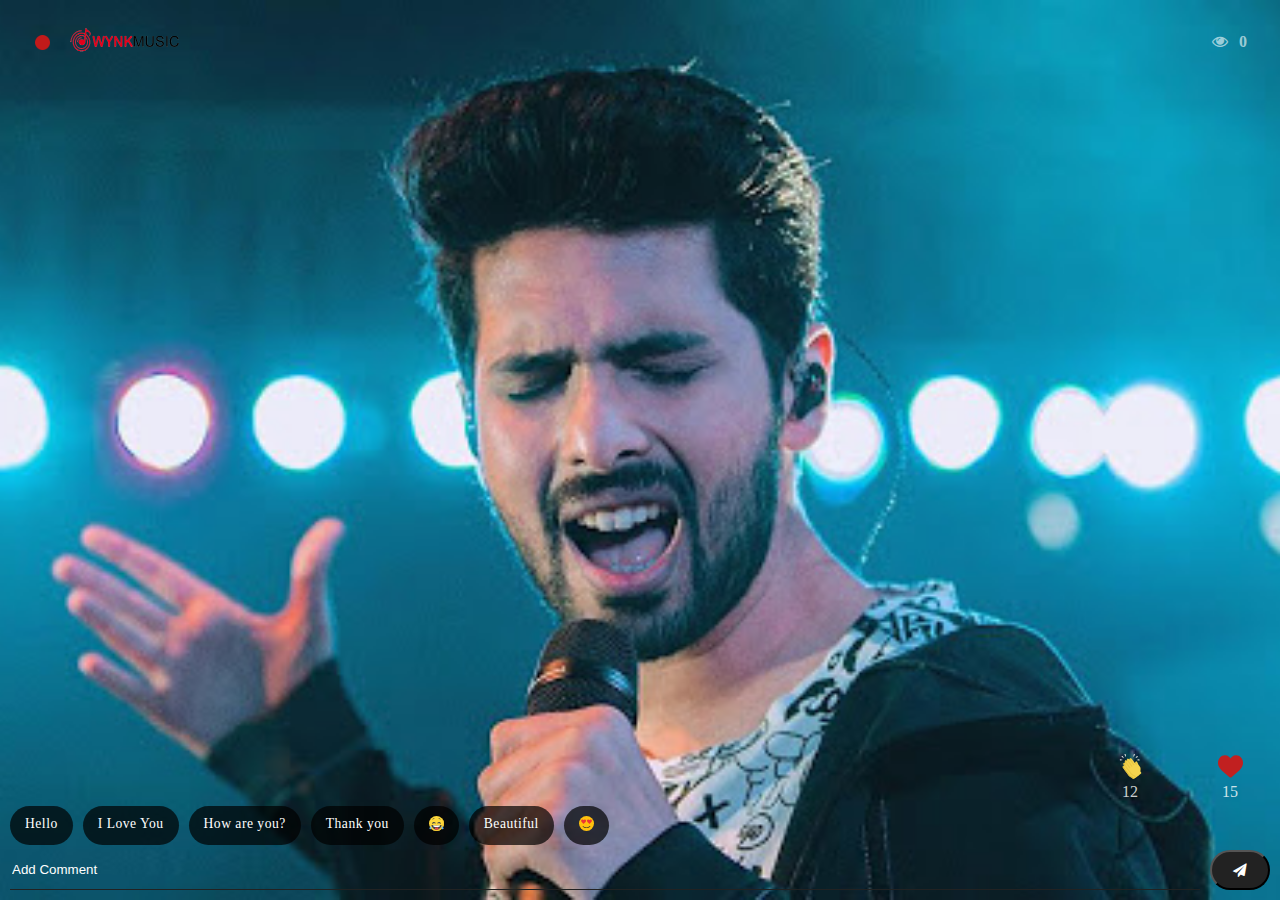
==== index.html @ 06ba3d6e "updated files" ====
<!DOCTYPE html>
<html lang="en">
<head>
    <meta charset="UTF-8">
    <title>Live Stream</title>
    <link href="css/main.css" rel="stylesheet">
    <link rel="stylesheet" href="https://cdnjs.cloudflare.com/ajax/libs/font-awesome/4.7.0/css/font-awesome.min.css">
    <script src="js/main.js"></script>
    <script src="js/constants.js"></script>
</head>
<body onload="onLoad()">
    <div class="container">
        <header>
            <div class="live">
                <img src="img/circle.png">
            </div>
            <div class="logo">
                <img src="img/logo.png">
            </div>
            <div class="viewers">
                <span><i class="fa fa-eye"></i></span>
                <span class="viewers_count" value="0">0</span>
            </div>
        </header>
        <div class="feedbacks">
            <div class="comments">
            </div>
            <div class="claps">
                <span><img src="img/clap.svg"></span>
                <span class="clap_count" value="12">12</span>
            </div>
            <div class="hearts">
                <span><img src="img/heart.svg"></span>
                <span class="heart_count" value="15">15</span>
            </div>
            <div class="suggestions">
                <ul></ul>
            </div>
            <form class="comment-form">
                <input type="text" name="comment" placeholder="Add Comment">
                <button type="submit" name="post_comment"><i class="fa fa-paper-plane"></i></button>
            </form>
        </div>
    </div>
</body>
</html>
---- css/main.css ----
:root {
    --gap: 5px;
}

* {
    box-sizing: border-box;
}

html {
    height: 100%;
}
    body {
        margin: 0;
        min-height: 100%;
        background-image: url(../img/P70fQ6Xu.jpg);
        background-repeat: no-repeat;
        background-position: top;
        display: flex;
        background-size: cover;
    }
        body > .container {
            width: 100%;
            display: flex;
            flex-direction: column;
            justify-content: space-between;
        }
            body > .container header {
                display: grid;
                grid-template-columns: 50px 1fr 100px;
                width: 100%;
            }
                body > .container header .live {
                    display: flex;
                    justify-content: flex-end;
                    align-items: center;
                }
                    body > .container header .live img {
                        height: 15px;
                        width: 15px;
                    }
                body > .container header .logo {

                }
                    body > .container header .logo img {
                        height: 80px;
                        width: 150px;
                    }
                body > .container header .viewers {
                    display: grid;
                    justify-content: center;
                    align-items: center;
                    grid-auto-flow: column;
                    grid-gap: calc(var(--gap) * 2);
                    color: rgba(255,255,255,0.6);
                    font-weight: bold;
                    letter-spacing: 1.5px;
                }
            body > .container .feedbacks {
                width: 100%;
                display: grid;
                grid-template-rows: repeat(3, max-content);
                grid-template-columns: 1fr 100px 100px;
            }
            body > .container .feedbacks .comments {
                overflow: hidden;
                max-height: 250px;
                padding: 10px;
                -webkit-mask-image: linear-gradient(to bottom, transparent 5%, black 95%);
                mask-image: linear-gradient(to bottom, transparent 5%, black 95%);
            }
                body > .container .feedbacks .comments .comment {
                    padding: 5px 0;
                    display: flex;
                    flex-direction: column;
                }
                    body > .container .feedbacks .comments .comment .user_name {
                        color: #333;
                        font-size: 85%;
                        font-style: italic;
                        padding: 5px;
                    }
                    body > .container .feedbacks .comments .comment .user_comment {
                        padding: 0 5px;
                        color: #ccc;
                        font-size: 90%;
                    }
            body > .container .feedbacks .hearts,
            body > .container .feedbacks .claps {
                display: flex;
                flex-direction: column;
                justify-content: flex-end;
                cursor: pointer;
                align-items: center;
                color: rgba(255, 255, 255, 0.8);
            }
                body > .container .feedbacks .hearts img,
                body > .container .feedbacks .claps img {
                    height: 25px;
                }
                body > .container .feedbacks .hearts img:hover,
                body > .container .feedbacks .claps img:hover {
                    transform: scale(1.3);
                }
            body > .container .feedbacks .suggestions {
                grid-column: 1/4;
                padding: 0 5px;
            }
                body > .container .feedbacks .suggestions ul {
                    margin: 0;
                    list-style-type: none;
                    display: flex;
                    flex-wrap: wrap;
                    padding: 0;
                }
                    body > .container .feedbacks .suggestions ul li {
                        margin: 5px;
                        background: rgba(0, 0, 0, 0.7);
                        padding: 10px 15px;
                        border-radius: 20px;
                        color: #fff;
                        font-size: 85%;
                        letter-spacing: 0.5px;
                        cursor: pointer;
                    }
                        body > .container .feedbacks .suggestions ul li img,
                        body > .container .feedbacks .comments .comment img {
                            height: 15px;
                        }
            body > .container .feedbacks .comment-form {
                display: flex;
                justify-content: space-evenly;
                grid-column: 1/4;
                padding: 0 10px 10px 10px;
            }
                body > .container .feedbacks .comment-form input {
                    border: none;
                    background: transparent;
                    outline: none;
                    height: 40px;
                    border-bottom: 1px solid #222;
                    width: 95%;
                    color: #fff;
                }
                    body > .container .feedbacks .comment-form input::placeholder {
                        color: #fff;
                    }
                body > .container .feedbacks .comment-form button {
                    margin-left: 10px;
                    height: 40px;
                    width: 60px;
                    border-radius: 20px;
                    font-size: 85%;
                    color: #fff;
                    background: #222;
                    cursor: pointer;
                }
                body > .container .feedbacks .comment-form button:hover {
                    color: #222;
                    background: #fff;
                    border-color: #222;
                }
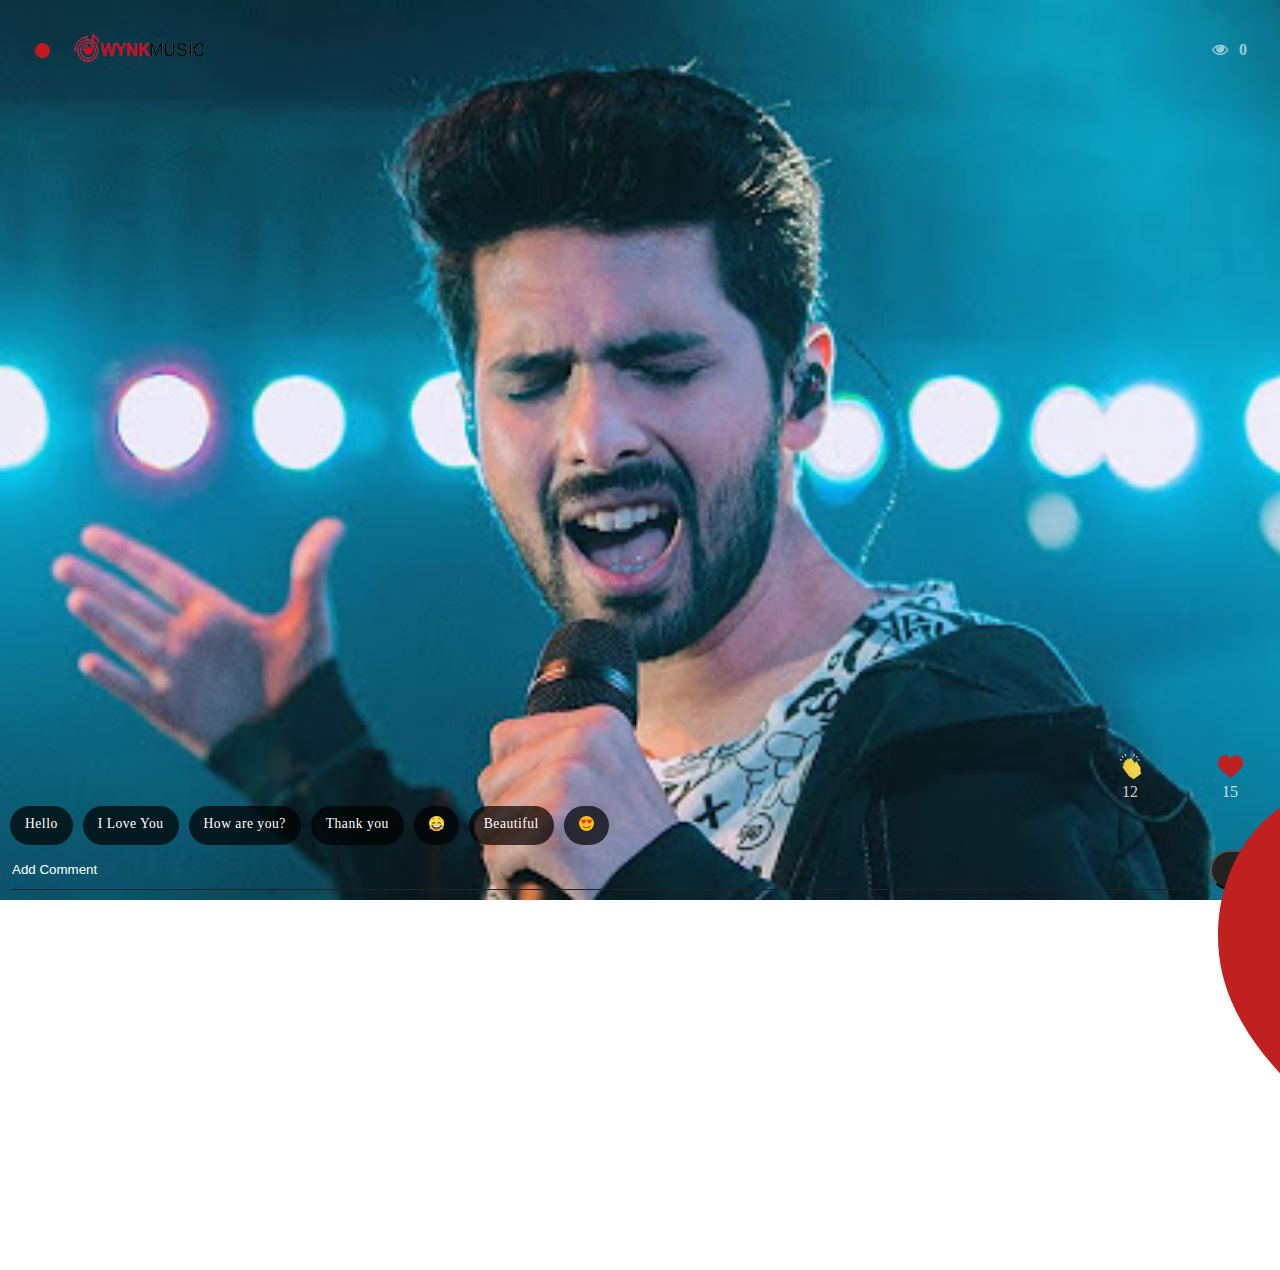
==== commit 450ffba8: "updated files" ====
--- a/index.html
+++ b/index.html
@@ -27,11 +27,11 @@
             </div>
             <div class="claps">
                 <span><img src="img/clap.svg"></span>
-                <span class="clap_count" value="12">12</span>
+                <div class="clap_count" value="12">12</div>
             </div>
             <div class="hearts">
                 <span><img src="img/heart.svg"></span>
-                <span class="heart_count" value="15">15</span>
+                <div class="heart_count" value="15">15</div>
             </div>
             <div class="suggestions">
                 <ul></ul>
--- a/css/main.css
+++ b/css/main.css
@@ -4,6 +4,11 @@
 
 * {
     box-sizing: border-box;
+}
+
+.animate:before {
+    animation: wave 0.8s linear both;
+    opacity: 1;
 }
 
 html {
@@ -44,6 +49,7 @@
                     body > .container header .logo img {
                         height: 80px;
                         width: 150px;
+                        zoom: 1.2;
                     }
                 body > .container header .viewers {
                     display: grid;
@@ -65,8 +71,8 @@
                 overflow: hidden;
                 max-height: 250px;
                 padding: 10px;
-                -webkit-mask-image: linear-gradient(to bottom, transparent 5%, black 95%);
-                mask-image: linear-gradient(to bottom, transparent 5%, black 95%);
+                -webkit-mask-image: linear-gradient(to bottom, transparent 5%, black 50%);
+                mask-image: linear-gradient(to bottom, transparent 5%, black 50%);
             }
                 body > .container .feedbacks .comments .comment {
                     padding: 5px 0;
@@ -100,6 +106,22 @@
                 body > .container .feedbacks .hearts img:hover,
                 body > .container .feedbacks .claps img:hover {
                     transform: scale(1.3);
+                }
+                body > .container .feedbacks .claps span:before {
+                    content: url("../img/clap.svg");
+                    position: absolute;
+                    height: 25px;
+                    width: 25px;
+                    transform: translate3d(0, 0, 0);
+                    opacity: 0;
+                }
+                body > .container .feedbacks .hearts span:before {
+                    content: url("../img/heart.svg");
+                    position: absolute;
+                    height: 25px;
+                    width: 25px;
+                    transform: translate3d(0, 0, 0);
+                    opacity: 1;
                 }
             body > .container .feedbacks .suggestions {
                 grid-column: 1/4;
@@ -158,4 +180,31 @@
                     color: #222;
                     background: #fff;
                     border-color: #222;
-                }+                }
+
+@keyframes wave {
+    0% {
+        transform: translate3d(0, 0, 0);
+        opacity: 1;
+    }
+    10% {
+        transform: translate3d(25px, -15px, 0);
+        opacity: 0.8;
+    }
+    25% {
+        transform: translate3d(25px, -25px, 0);
+        opacity: 0.8;
+    }
+    50% {
+        transform: translate3d(0px, -50px, 0);
+        opacity: 0.6;
+    }
+    75% {
+        transform: translate3d(25px, -75px, 0);
+        opacity: 0.2;
+    }
+    100% {
+        transform: translate3d(0, -100px, 0);
+        opacity: 0;
+    }
+}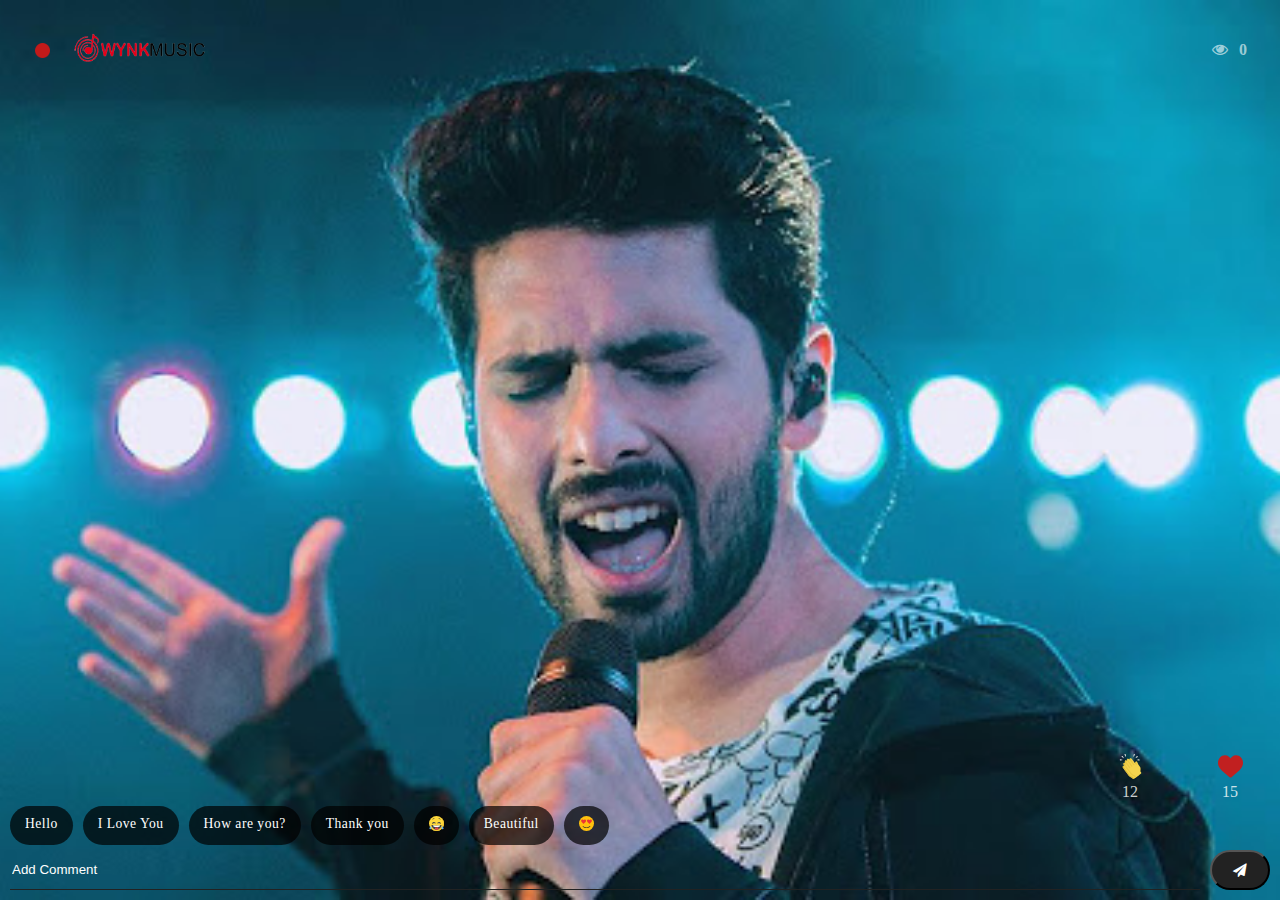
==== commit df1083fc: "updated files" ====
--- a/index.html
+++ b/index.html
@@ -19,7 +19,7 @@
             </div>
             <div class="viewers">
                 <span><i class="fa fa-eye"></i></span>
-                <span class="viewers_count" value="0">0</span>
+                <span class="viewers_count" data-viewers-count="0">0</span>
             </div>
         </header>
         <div class="feedbacks">
@@ -27,11 +27,11 @@
             </div>
             <div class="claps">
                 <span><img src="img/clap.svg"></span>
-                <div class="clap_count" value="12">12</div>
+                <div class="clap_count" data-clap-count="12">12</div>
             </div>
             <div class="hearts">
                 <span><img src="img/heart.svg"></span>
-                <div class="heart_count" value="15">15</div>
+                <div class="heart_count" data-heart-count="15">15</div>
             </div>
             <div class="suggestions">
                 <ul></ul>
--- a/css/main.css
+++ b/css/main.css
@@ -121,7 +121,7 @@
                     height: 25px;
                     width: 25px;
                     transform: translate3d(0, 0, 0);
-                    opacity: 1;
+                    opacity: 0;
                 }
             body > .container .feedbacks .suggestions {
                 grid-column: 1/4;
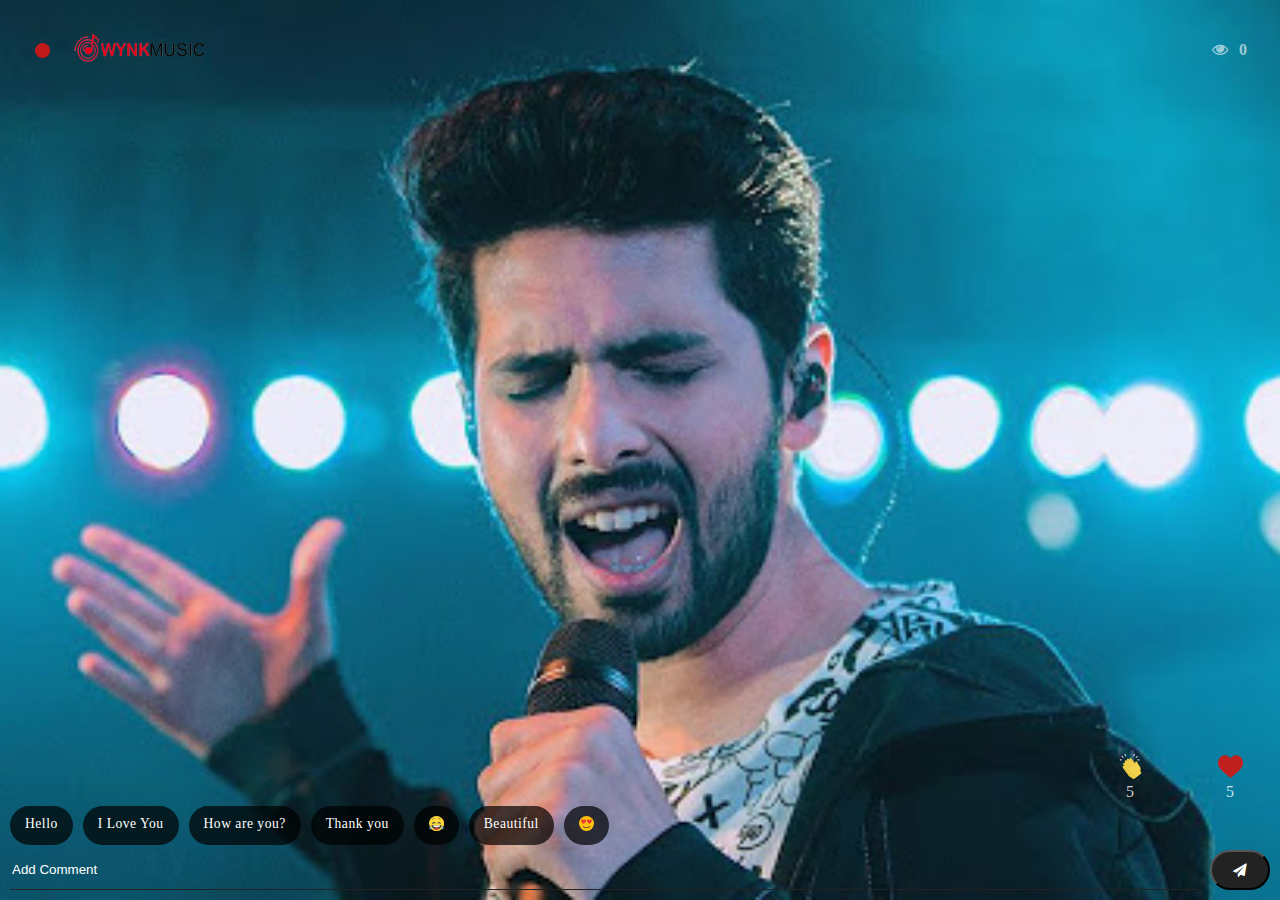
==== commit d775b5cf: "updated files" ====
--- a/index.html
+++ b/index.html
@@ -8,7 +8,7 @@
     <script src="js/main.js"></script>
     <script src="js/constants.js"></script>
 </head>
-<body onload="onLoad()">
+<body>
     <div class="container">
         <header>
             <div class="live">
@@ -23,19 +23,8 @@
             </div>
         </header>
         <div class="feedbacks">
-            <div class="comments">
-            </div>
-            <div class="claps">
-                <span><img src="img/clap.svg"></span>
-                <div class="clap_count" data-clap-count="12">12</div>
-            </div>
-            <div class="hearts">
-                <span><img src="img/heart.svg"></span>
-                <div class="heart_count" data-heart-count="15">15</div>
-            </div>
-            <div class="suggestions">
-                <ul></ul>
-            </div>
+            <div class="comments"></div>
+            <div class="suggestions"></div>
             <form class="comment-form">
                 <input type="text" name="comment" placeholder="Add Comment">
                 <button type="submit" name="post_comment"><i class="fa fa-paper-plane"></i></button>
--- a/css/main.css
+++ b/css/main.css
@@ -22,6 +22,7 @@
         background-position: top;
         display: flex;
         background-size: cover;
+        user-select: none;
     }
         body > .container {
             width: 100%;
@@ -90,8 +91,8 @@
                         color: #ccc;
                         font-size: 90%;
                     }
-            body > .container .feedbacks .hearts,
-            body > .container .feedbacks .claps {
+            body > .container .feedbacks .heart,
+            body > .container .feedbacks .clap {
                 display: flex;
                 flex-direction: column;
                 justify-content: flex-end;
@@ -99,15 +100,15 @@
                 align-items: center;
                 color: rgba(255, 255, 255, 0.8);
             }
-                body > .container .feedbacks .hearts img,
-                body > .container .feedbacks .claps img {
+                body > .container .feedbacks .heart img,
+                body > .container .feedbacks .clap img {
                     height: 25px;
                 }
-                body > .container .feedbacks .hearts img:hover,
-                body > .container .feedbacks .claps img:hover {
+                body > .container .feedbacks .heart img:hover,
+                body > .container .feedbacks .clap img:hover {
                     transform: scale(1.3);
                 }
-                body > .container .feedbacks .claps span:before {
+                body > .container .feedbacks .clap span:before {
                     content: url("../img/clap.svg");
                     position: absolute;
                     height: 25px;
@@ -115,7 +116,7 @@
                     transform: translate3d(0, 0, 0);
                     opacity: 0;
                 }
-                body > .container .feedbacks .hearts span:before {
+                body > .container .feedbacks .heart span:before {
                     content: url("../img/heart.svg");
                     position: absolute;
                     height: 25px;
@@ -175,6 +176,7 @@
                     color: #fff;
                     background: #222;
                     cursor: pointer;
+                    outline: none;
                 }
                 body > .container .feedbacks .comment-form button:hover {
                     color: #222;
